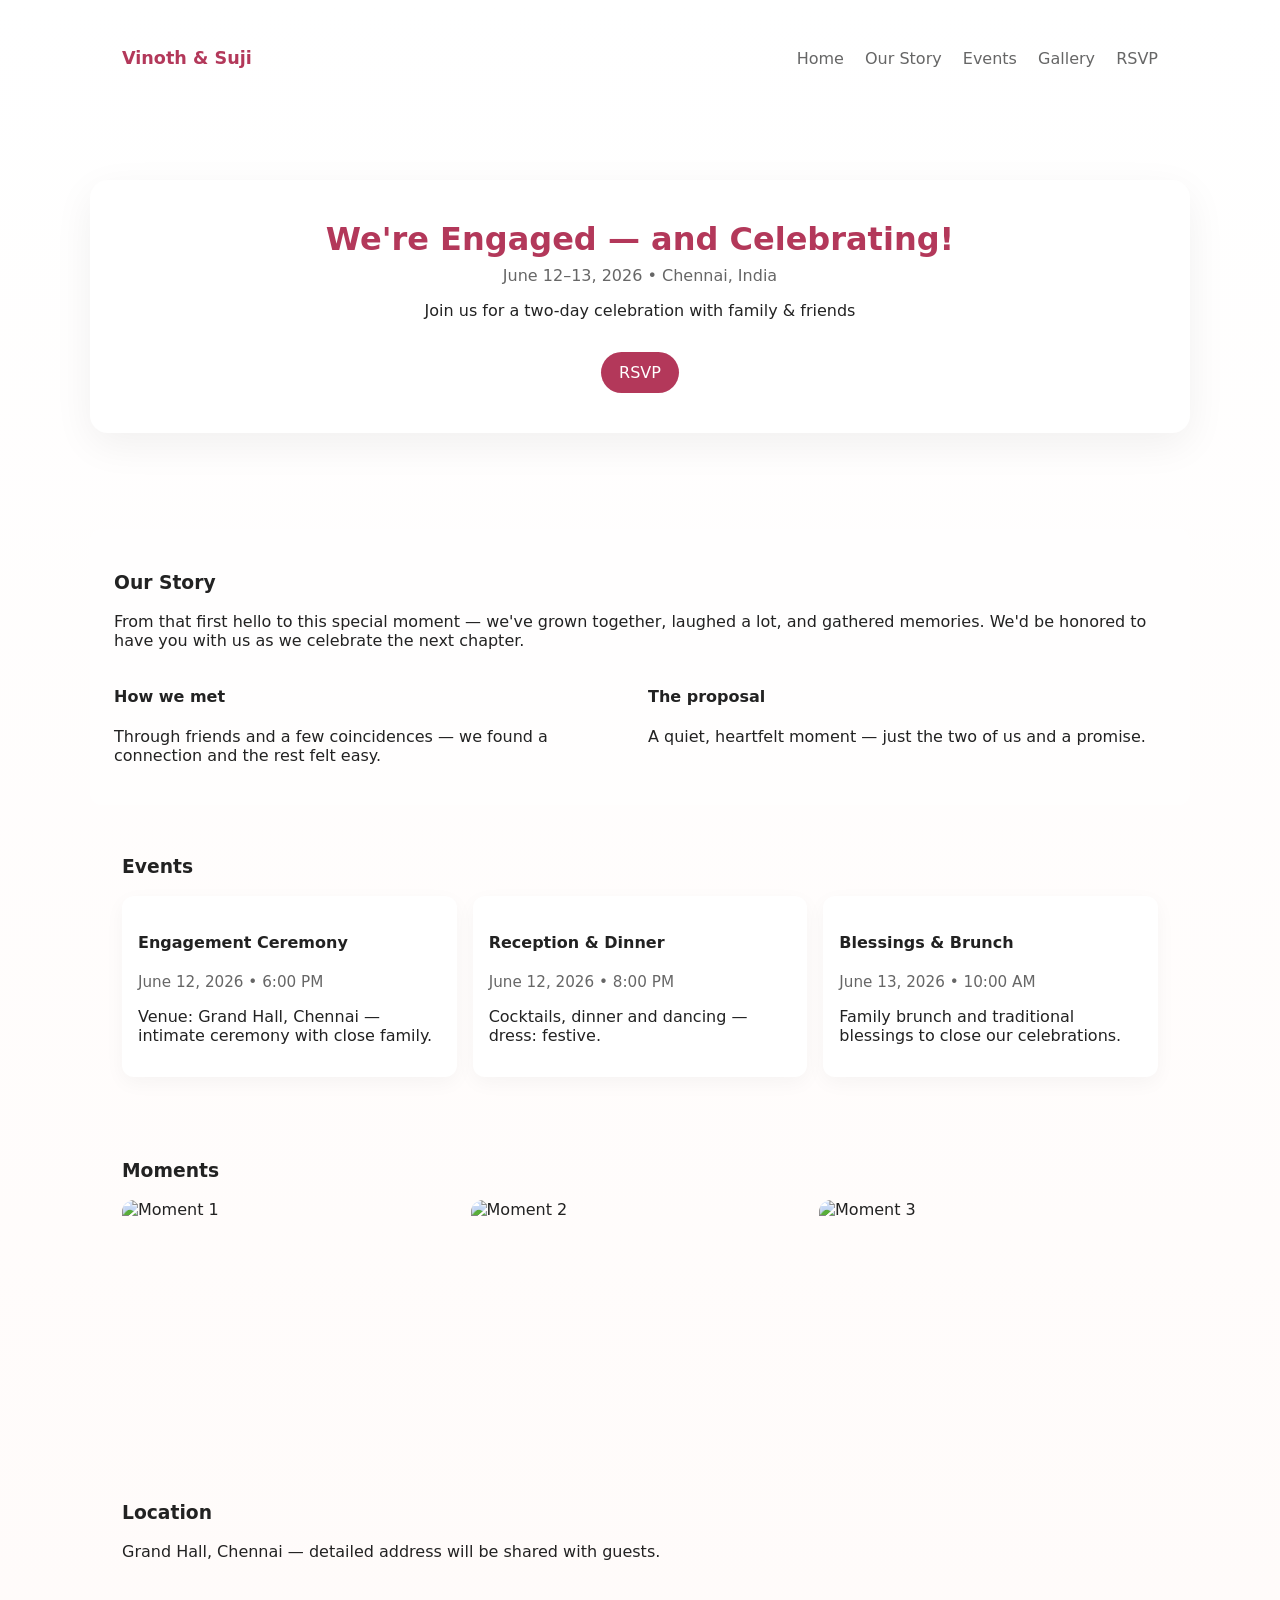
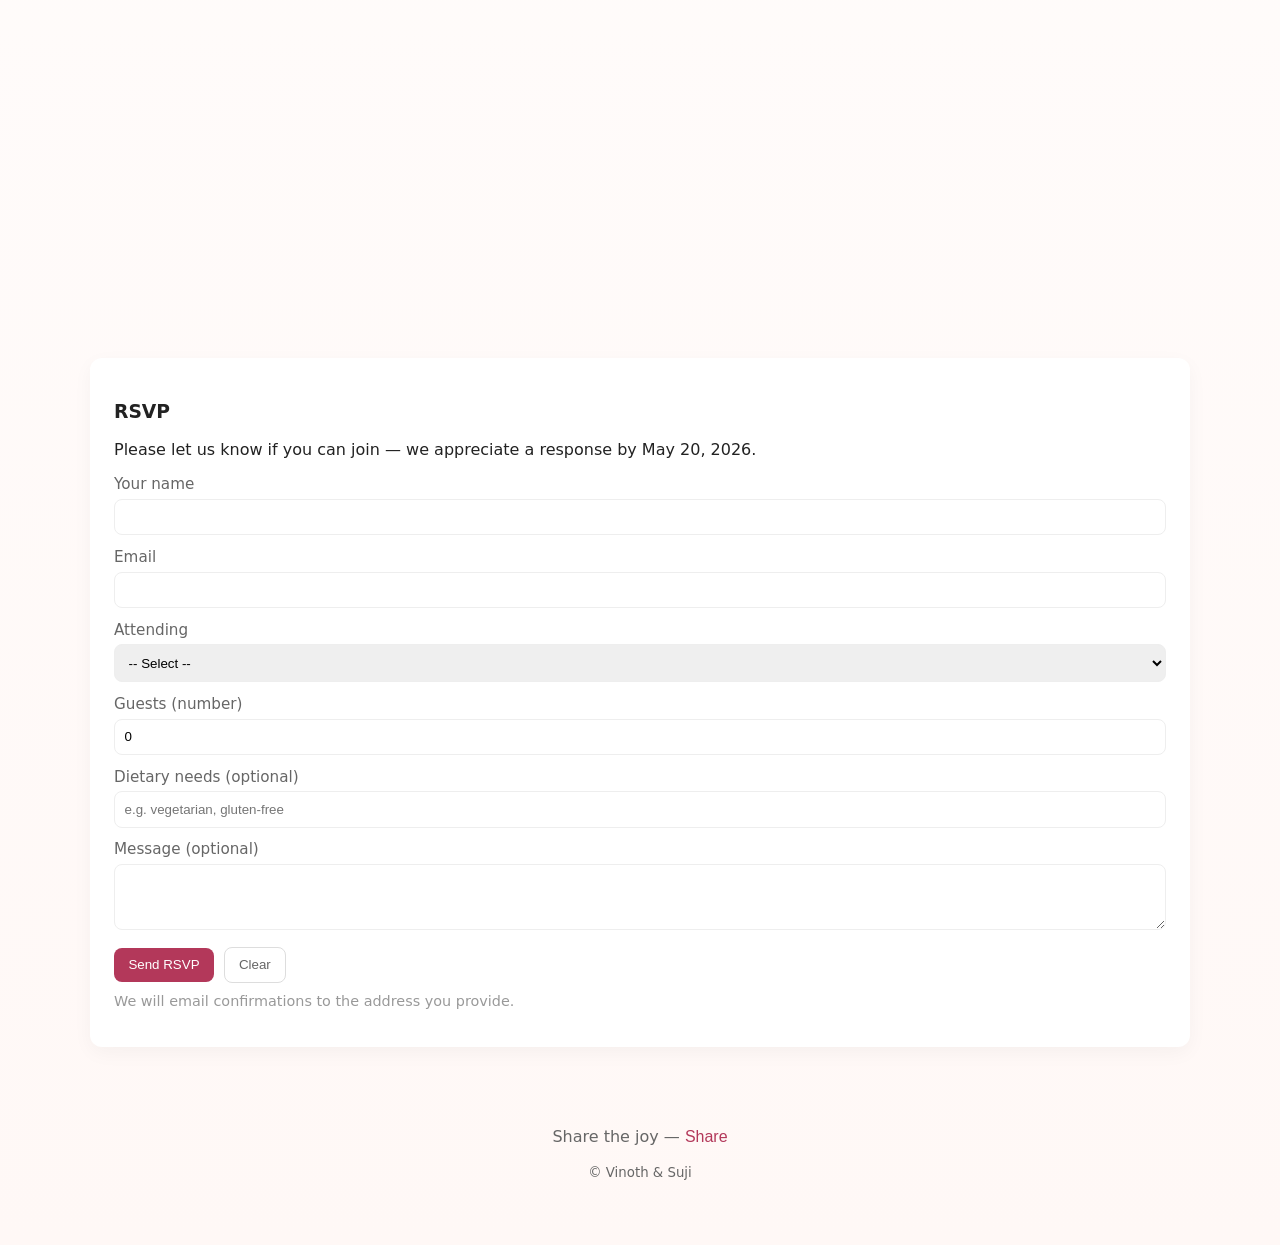
==== wedding/index.html @ dd50045e "Add wedding site under /wedding/ (index, css, js)" ====
<!doctype html>
<html lang="en">
<head>
  <meta charset="utf-8" />
  <meta name="viewport" content="width=device-width,initial-scale=1" />
  <title>Vinoth & Suji — Celebration</title>
  <link rel="stylesheet" href="wedding.css" />
  <meta name="description" content="Join Vinoth & Suji for their engagement & wedding celebrations" />
</head>
<body>
  <header class="site-header">
    <div class="container header-inner">
      <h1 class="brand">Vinoth &amp; Suji</h1>
      <nav>
        <a href="#home">Home</a>
        <a href="#story">Our Story</a>
        <a href="#events">Events</a>
        <a href="#gallery">Gallery</a>
        <a href="#rsvp">RSVP</a>
      </nav>
    </div>
  </header>

  <main>
    <section id="home" class="hero">
      <div class="hero-inner container">
        <h2>We're Engaged — and Celebrating!</h2>
        <p class="date">June 12–13, 2026 • Chennai, India</p>
        <p class="subtitle">Join us for a two-day celebration with family &amp; friends</p>
        <a class="cta" href="#rsvp">RSVP</a>
      </div>
    </section>

    <section id="story" class="container story">
      <h3>Our Story</h3>
      <p>
        From that first hello to this special moment — we've grown together, laughed a lot,
        and gathered memories. We'd be honored to have you with us as we celebrate the next chapter.
      </p>
      <div class="two-col">
        <div>
          <h4>How we met</h4>
          <p>Through friends and a few coincidences — we found a connection and the rest felt easy.</p>
        </div>
        <div>
          <h4>The proposal</h4>
          <p>A quiet, heartfelt moment — just the two of us and a promise.</p>
        </div>
      </div>
    </section>

    <section id="events" class="container events">
      <h3>Events</h3>
      <div class="event-grid">
        <article class="card">
          <h4>Engagement Ceremony</h4>
          <p class="event-meta">June 12, 2026 • 6:00 PM</p>
          <p>Venue: Grand Hall, Chennai — intimate ceremony with close family.</p>
        </article>
        <article class="card">
          <h4>Reception &amp; Dinner</h4>
          <p class="event-meta">June 12, 2026 • 8:00 PM</p>
          <p>Cocktails, dinner and dancing — dress: festive.</p>
        </article>
        <article class="card">
          <h4>Blessings &amp; Brunch</h4>
          <p class="event-meta">June 13, 2026 • 10:00 AM</p>
          <p>Family brunch and traditional blessings to close our celebrations.</p>
        </article>
      </div>
    </section>

    <section id="gallery" class="container gallery">
      <h3>Moments</h3>
      <div class="grid">
        <!-- Placeholder images; replace with your own in wedding/images/ -->
        <img src="https://via.placeholder.com/800x600?text=Moment+1" alt="Moment 1" />
        <img src="https://via.placeholder.com/800x600?text=Moment+2" alt="Moment 2" />
        <img src="https://via.placeholder.com/800x600?text=Moment+3" alt="Moment 3" />
      </div>
    </section>

    <section id="location" class="container location">
      <h3>Location</h3>
      <p>Grand Hall, Chennai — detailed address will be shared with guests.</p>
      <div class="map">
        <!-- Replace the src with a Google Maps embed for your venue when available -->
        <iframe
          src="https://www.google.com/maps?q=Chennai&output=embed"
          loading="lazy"
          referrerpolicy="no-referrer-when-downgrade"
          title="Map to venue"
        ></iframe>
      </div>
    </section>

    <section id="rsvp" class="container rsvp">
      <h3>RSVP</h3>
      <p>Please let us know if you can join — we appreciate a response by May 20, 2026.</p>

      <form id="rsvpForm" class="form" novalidate>
        <label>
          Your name
          <input type="text" name="name" id="name" required />
        </label>

        <label>
          Email
          <input type="email" name="email" id="email" required />
        </label>

        <label>
          Attending
          <select name="attending" id="attending" required>
            <option value="">-- Select --</option>
            <option value="both">Yes — I'll attend both days</option>
            <option value="engagement">Yes — Engagement only</option>
            <option value="reception">Yes — Reception only</option>
            <option value="no">No — Sending love</option>
          </select>
        </label>

        <label>
          Guests (number)
          <input type="number" name="guests" id="guests" min="0" max="10" value="0" />
        </label>

        <label>
          Dietary needs (optional)
          <input type="text" name="dietary" id="dietary" placeholder="e.g. vegetarian, gluten-free" />
        </label>

        <label>
          Message (optional)
          <textarea name="message" id="message" rows="3"></textarea>
        </label>

        <div class="form-actions">
          <button type="submit" class="btn">Send RSVP</button>
          <button type="button" id="clearBtn" class="btn ghost">Clear</button>
        </div>

        <p class="hint">We will email confirmations to the address you provide.</p>
      </form>

      <div id="thanks" class="thanks hidden">
        <h4>Thank you!</h4>
        <p>We've received your RSVP — we'll be in touch with details ❤️</p>
      </div>
    </section>

    <footer class="site-footer">
      <div class="container">
        <p>Share the joy — <button id="shareBtn" class="link-btn">Share</button></p>
        <small>© Vinoth &amp; Suji</small>
      </div>
    </footer>
  </main>

  <script src="wedding.js"></script>
</body>
</html>
---- wedding/wedding.css ----
/* wedding.css */
:root{
  --bg:#fff8f6;
  --accent:#b3385a;
  --muted:#666;
  --card:#fff;
  --max-width:1100px;
  --radius:14px;
  font-family: Inter, system-ui, -apple-system, "Segoe UI", Roboto, "Helvetica Neue", Arial;
}
*{box-sizing:border-box}
body{margin:0;background:linear-gradient(180deg,#fff 0%,var(--bg) 100%);color:#222;-webkit-font-smoothing:antialiased}
.container{max-width:var(--max-width);margin:0 auto;padding:2rem}
.site-header{background:transparent;padding:1rem 0}
.header-inner{display:flex;align-items:center;justify-content:space-between}
.brand{margin:0;font-size:1.1rem;color:var(--accent);font-weight:700}
nav a{margin-left:1rem;color:var(--muted);text-decoration:none}
nav a:hover{color:var(--accent)}
.hero{padding:4rem 0;text-align:center}
.hero-inner{background:var(--card);padding:2.5rem;border-radius:18px;box-shadow:0 12px 40px rgba(0,0,0,0.06)}
.hero h2{margin:0;font-size:2rem;color:var(--accent)}
.hero .date{margin-top:0.5rem;color:var(--muted)}
.cta{display:inline-block;margin-top:1rem;padding:0.7rem 1.1rem;background:var(--accent);color:white;border-radius:999px;text-decoration:none}
.story{margin-top:2rem;background:rgba(255,255,255,0.6);padding:1.5rem;border-radius:12px}
.two-col{display:grid;grid-template-columns:1fr 1fr;gap:1rem;margin-top:1rem}
.gallery .grid{display:grid;grid-template-columns:repeat(auto-fit,minmax(240px,1fr));gap:0.6rem;margin-top:1rem}
.gallery img{width:100%;height:220px;object-fit:cover;border-radius:12px;display:block}
.events .event-grid{display:grid;grid-template-columns:repeat(auto-fit,minmax(220px,1fr));gap:1rem;margin-top:1rem}
.card{background:var(--card);padding:1rem;border-radius:12px;box-shadow:0 6px 20px rgba(0,0,0,0.04)}
.event-meta{color:var(--muted);font-size:0.95rem}
.location .map iframe{width:100%;height:300px;border:0;border-radius:12px;margin-top:0.8rem}
.rsvp{margin-top:2rem;background:var(--card);padding:1.5rem;border-radius:12px;box-shadow:0 6px 20px rgba(0,0,0,0.04)}
.form label{display:block;margin-bottom:0.8rem;font-size:0.95rem;color:var(--muted)}
.form input,.form textarea,.form select{width:100%;padding:0.6rem;border-radius:8px;border:1px solid #eee;margin-top:0.35rem}
.form-actions{display:flex;gap:0.6rem;margin-top:0.6rem;align-items:center}
.btn{background:var(--accent);color:#fff;padding:0.6rem 0.9rem;border:none;border-radius:8px;cursor:pointer}
.btn.ghost{background:transparent;border:1px solid #ddd;color:var(--muted)}
.hint{margin-top:0.6rem;color:#999;font-size:0.9rem}
.thanks{padding:1rem;text-align:center;border-radius:10px;background:linear-gradient(90deg,#fff,#fff3f6)}
.hidden{display:none}
.site-footer{padding:2rem 0;text-align:center;color:var(--muted)}
.link-btn{border:none;background:transparent;color:var(--accent);cursor:pointer;padding:0;font-size:1rem}
@media (max-width:700px){
  .two-col{grid-template-columns:1fr}
  .hero-inner{padding:1.4rem}
  .container{padding:1rem}
}
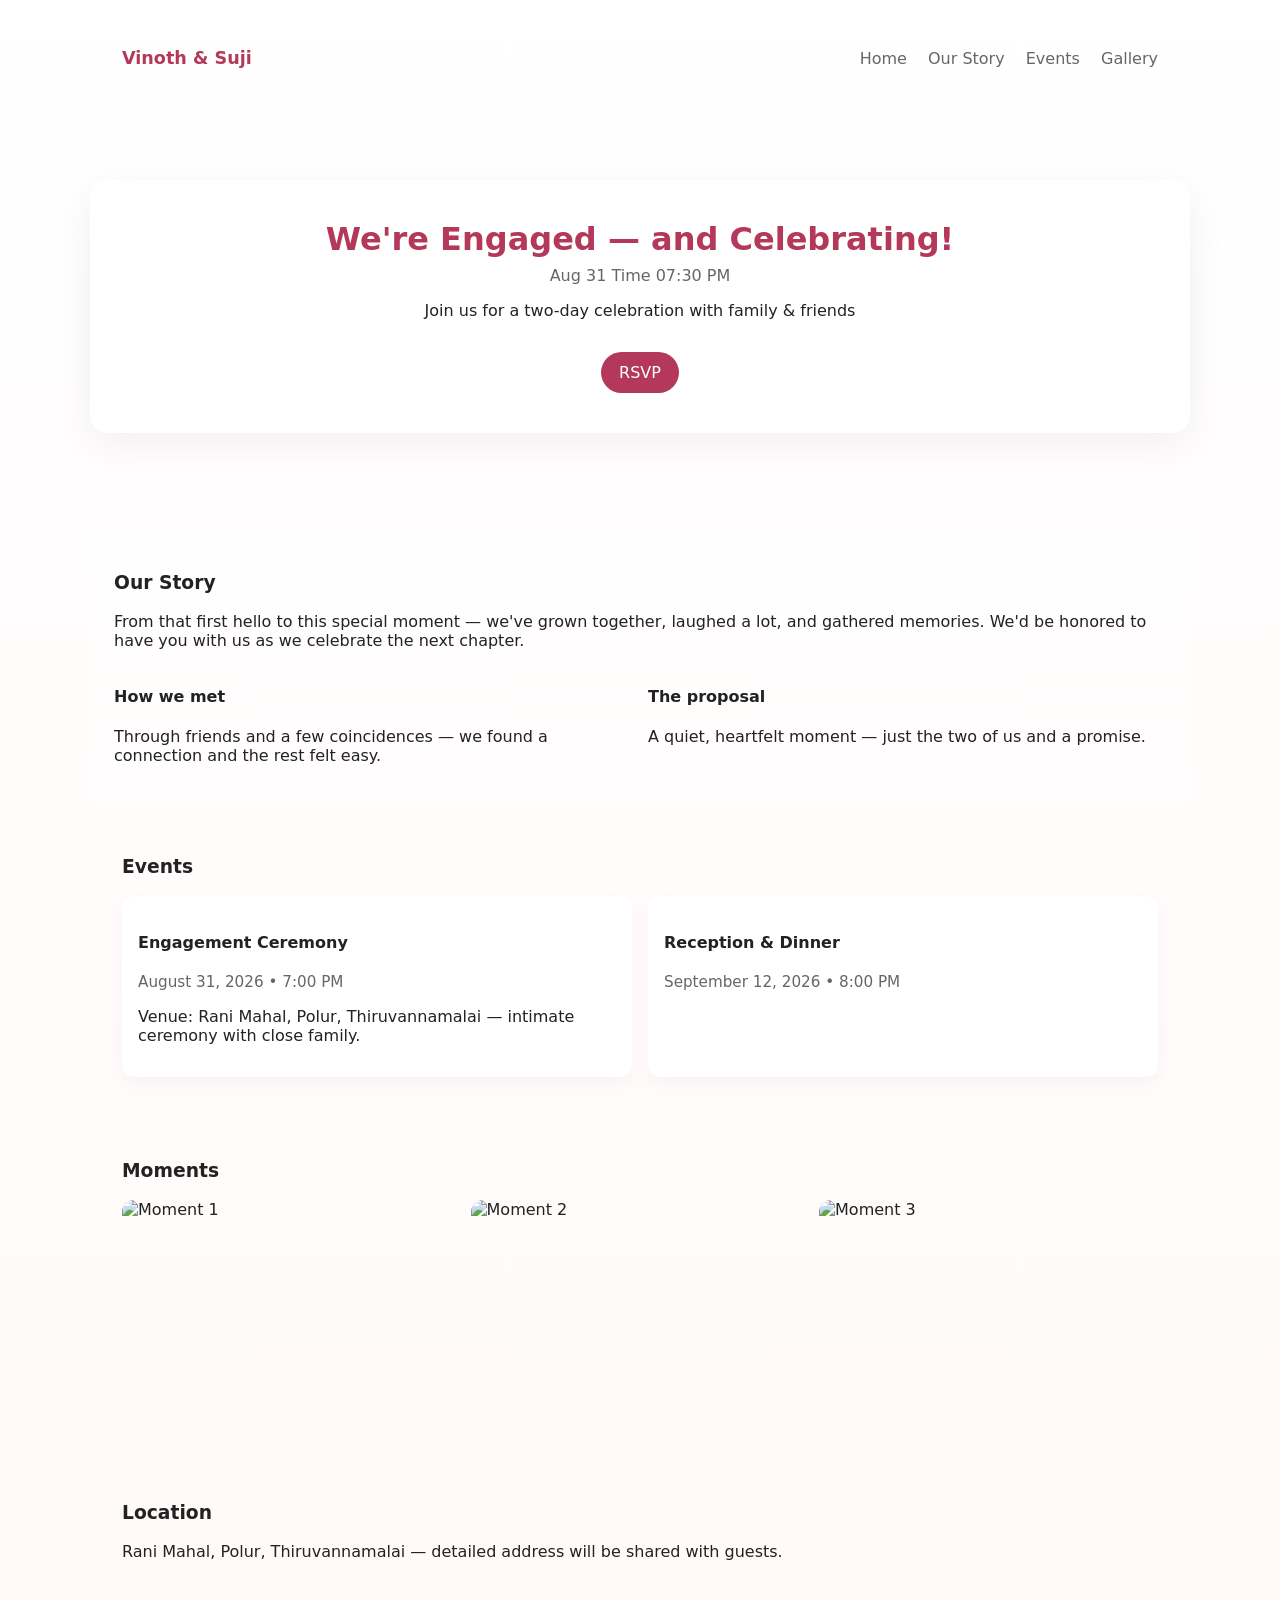
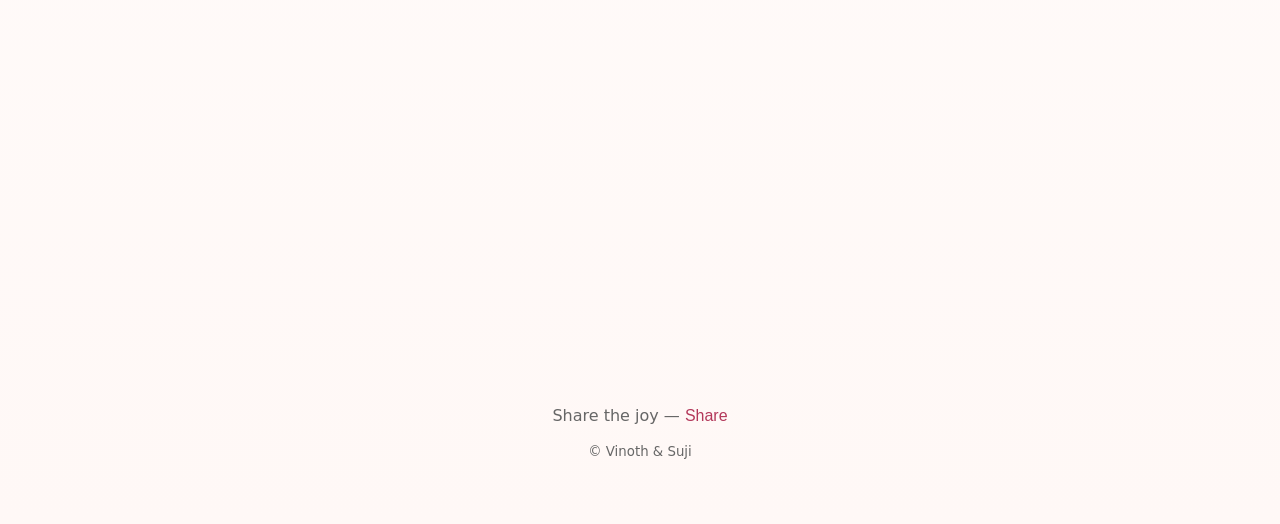
==== commit 75f05b33: "Revise wedding event dates and RSVP section Updated event details and RSVP section in the wedding pa" ====
--- a/wedding/index.html
+++ b/wedding/index.html
@@ -16,7 +16,6 @@
         <a href="#story">Our Story</a>
         <a href="#events">Events</a>
         <a href="#gallery">Gallery</a>
-        <a href="#rsvp">RSVP</a>
       </nav>
     </div>
   </header>
@@ -25,7 +24,7 @@
     <section id="home" class="hero">
       <div class="hero-inner container">
         <h2>We're Engaged — and Celebrating!</h2>
-        <p class="date">June 12–13, 2026 • Chennai, India</p>
+        <p class="date">Aug 31 Time 07:30 PM</p>
         <p class="subtitle">Join us for a two-day celebration with family &amp; friends</p>
         <a class="cta" href="#rsvp">RSVP</a>
       </div>
@@ -54,19 +53,12 @@
       <div class="event-grid">
         <article class="card">
           <h4>Engagement Ceremony</h4>
-          <p class="event-meta">June 12, 2026 • 6:00 PM</p>
-          <p>Venue: Grand Hall, Chennai — intimate ceremony with close family.</p>
+          <p class="event-meta">August 31, 2026 • 7:00 PM</p>
+          <p>Venue: Rani Mahal, Polur, Thiruvannamalai — intimate ceremony with close family.</p>
         </article>
         <article class="card">
           <h4>Reception &amp; Dinner</h4>
-          <p class="event-meta">June 12, 2026 • 8:00 PM</p>
-          <p>Cocktails, dinner and dancing — dress: festive.</p>
-        </article>
-        <article class="card">
-          <h4>Blessings &amp; Brunch</h4>
-          <p class="event-meta">June 13, 2026 • 10:00 AM</p>
-          <p>Family brunch and traditional blessings to close our celebrations.</p>
-        </article>
+          <p class="event-meta">September 12, 2026 • 8:00 PM</p>
       </div>
     </section>
 
@@ -74,7 +66,7 @@
       <h3>Moments</h3>
       <div class="grid">
         <!-- Placeholder images; replace with your own in wedding/images/ -->
-        <img src="https://via.placeholder.com/800x600?text=Moment+1" alt="Moment 1" />
+        <img src="assets/groom.pg/800x600?text=Moment+1" alt="Moment 1" />
         <img src="https://via.placeholder.com/800x600?text=Moment+2" alt="Moment 2" />
         <img src="https://via.placeholder.com/800x600?text=Moment+3" alt="Moment 3" />
       </div>
@@ -82,7 +74,7 @@
 
     <section id="location" class="container location">
       <h3>Location</h3>
-      <p>Grand Hall, Chennai — detailed address will be shared with guests.</p>
+      <p>Rani Mahal, Polur, Thiruvannamalai — detailed address will be shared with guests.</p>
       <div class="map">
         <!-- Replace the src with a Google Maps embed for your venue when available -->
         <iframe
@@ -91,61 +83,6 @@
           referrerpolicy="no-referrer-when-downgrade"
           title="Map to venue"
         ></iframe>
-      </div>
-    </section>
-
-    <section id="rsvp" class="container rsvp">
-      <h3>RSVP</h3>
-      <p>Please let us know if you can join — we appreciate a response by May 20, 2026.</p>
-
-      <form id="rsvpForm" class="form" novalidate>
-        <label>
-          Your name
-          <input type="text" name="name" id="name" required />
-        </label>
-
-        <label>
-          Email
-          <input type="email" name="email" id="email" required />
-        </label>
-
-        <label>
-          Attending
-          <select name="attending" id="attending" required>
-            <option value="">-- Select --</option>
-            <option value="both">Yes — I'll attend both days</option>
-            <option value="engagement">Yes — Engagement only</option>
-            <option value="reception">Yes — Reception only</option>
-            <option value="no">No — Sending love</option>
-          </select>
-        </label>
-
-        <label>
-          Guests (number)
-          <input type="number" name="guests" id="guests" min="0" max="10" value="0" />
-        </label>
-
-        <label>
-          Dietary needs (optional)
-          <input type="text" name="dietary" id="dietary" placeholder="e.g. vegetarian, gluten-free" />
-        </label>
-
-        <label>
-          Message (optional)
-          <textarea name="message" id="message" rows="3"></textarea>
-        </label>
-
-        <div class="form-actions">
-          <button type="submit" class="btn">Send RSVP</button>
-          <button type="button" id="clearBtn" class="btn ghost">Clear</button>
-        </div>
-
-        <p class="hint">We will email confirmations to the address you provide.</p>
-      </form>
-
-      <div id="thanks" class="thanks hidden">
-        <h4>Thank you!</h4>
-        <p>We've received your RSVP — we'll be in touch with details ❤️</p>
       </div>
     </section>
 
